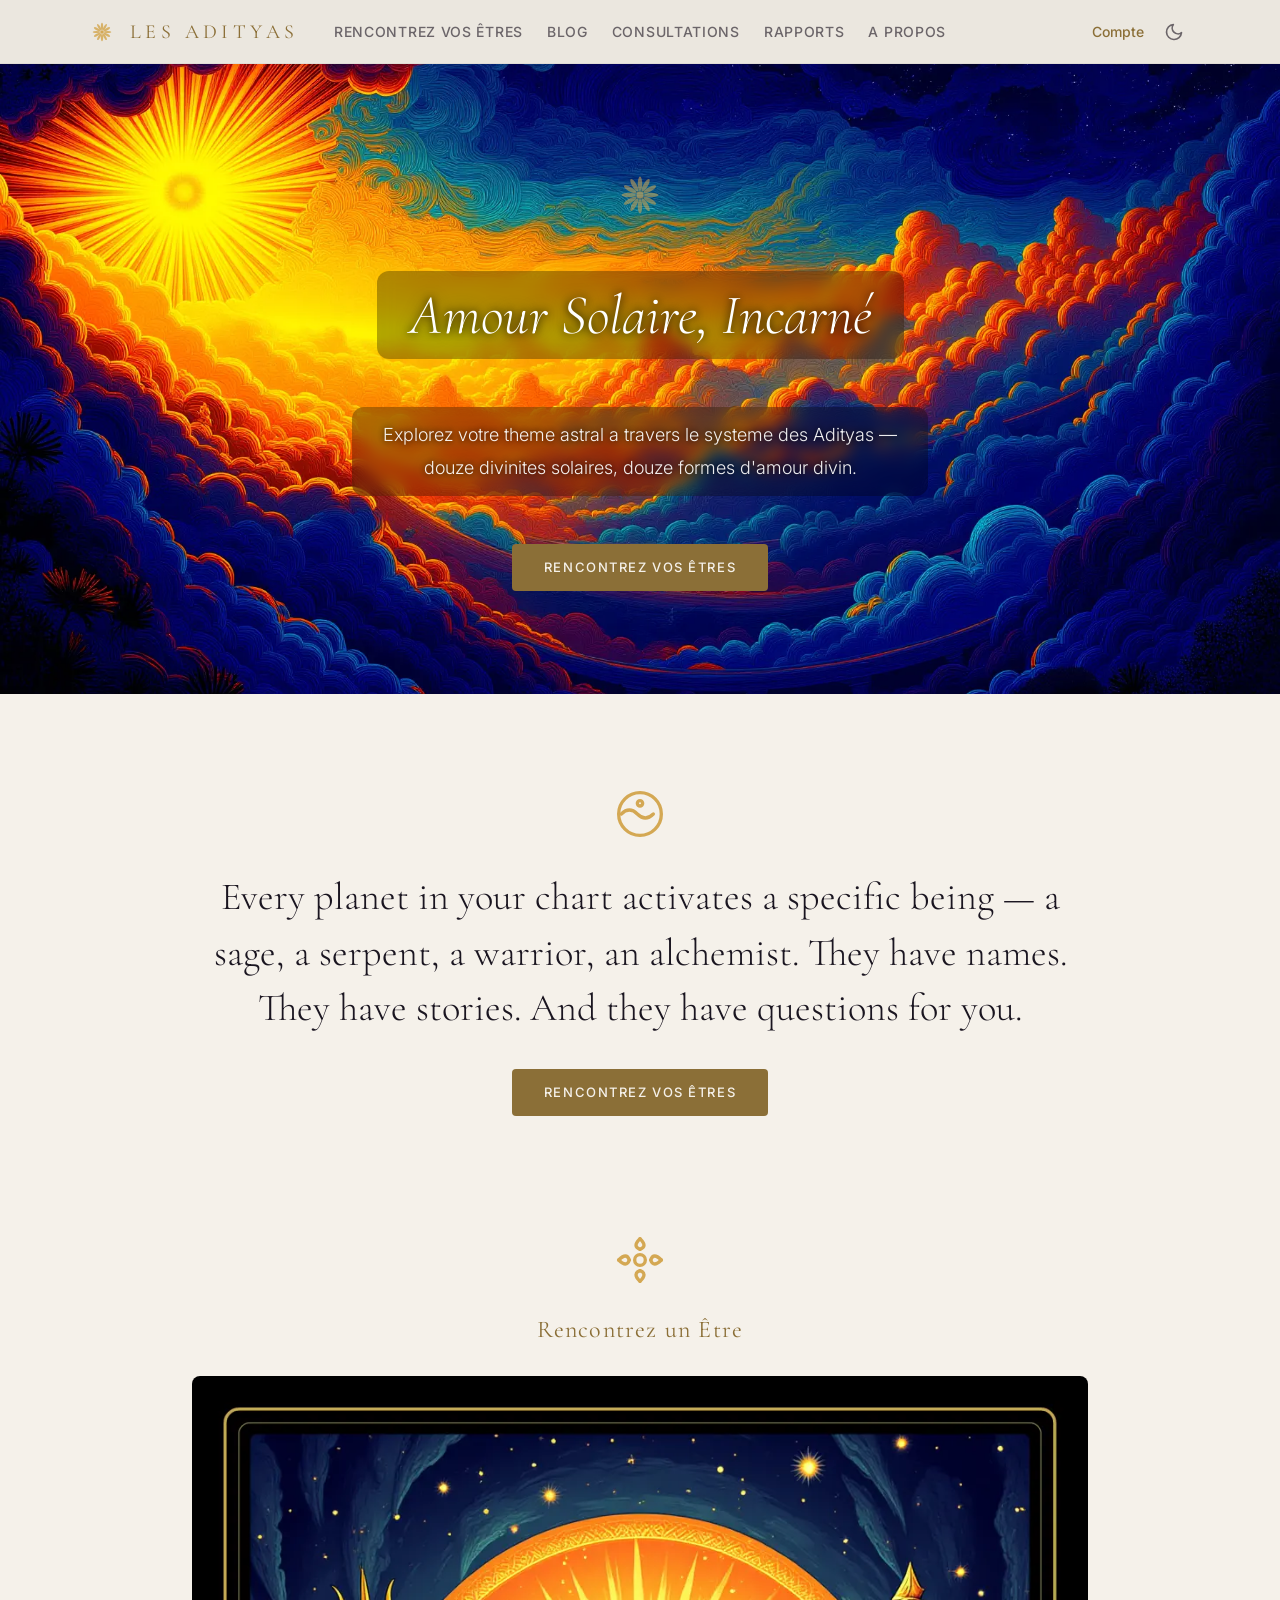
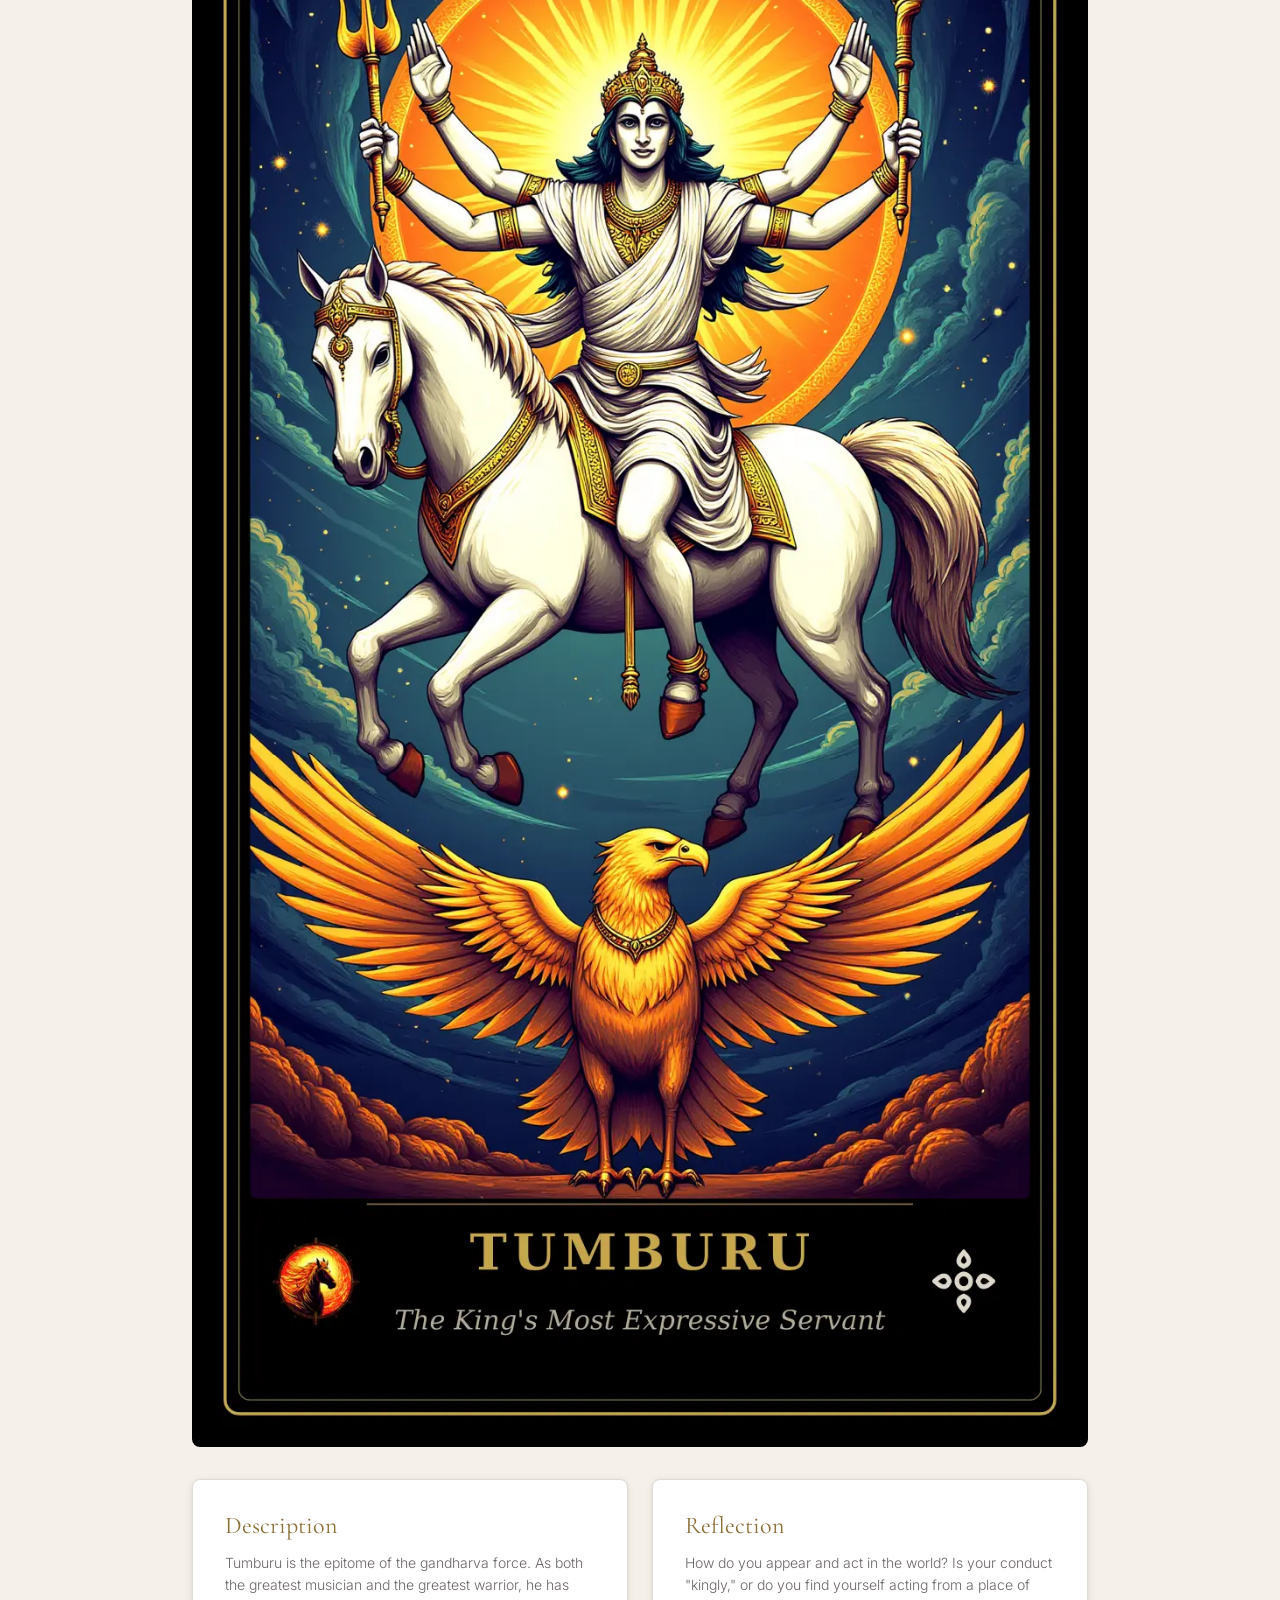
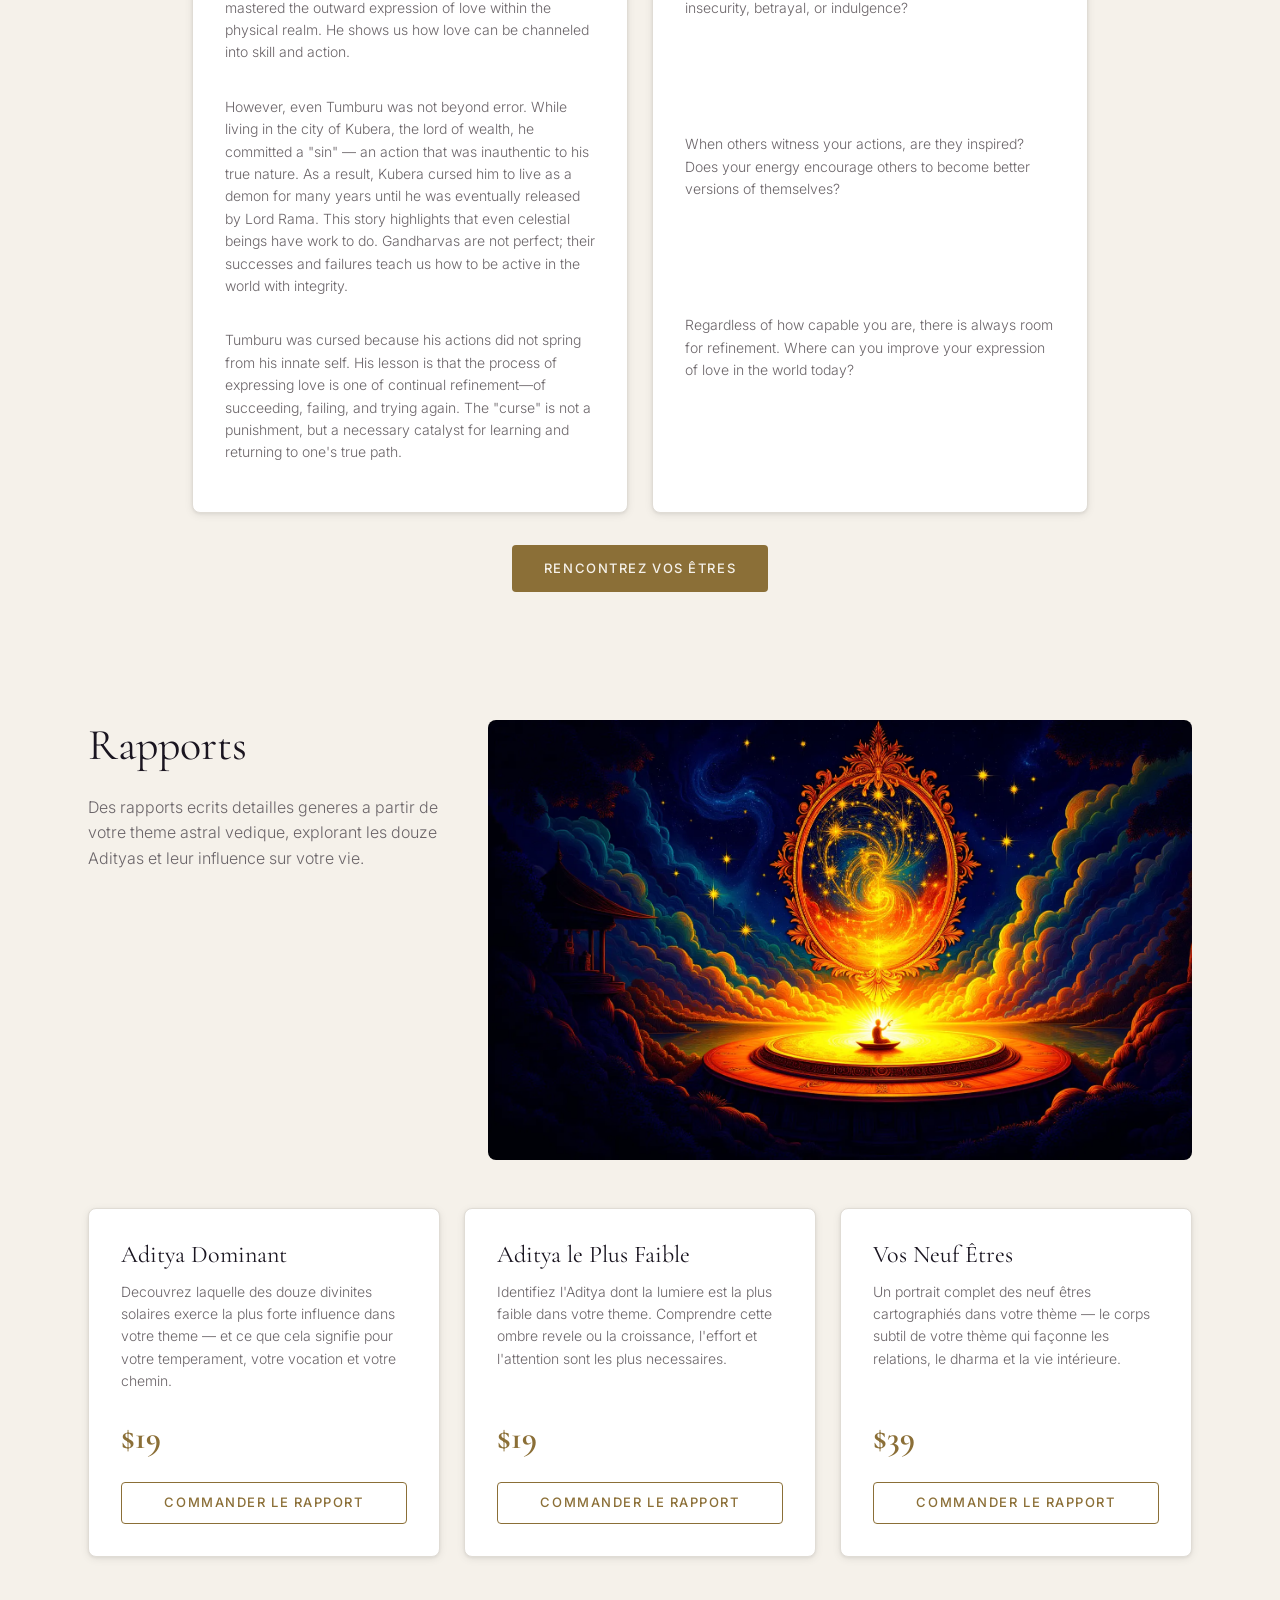
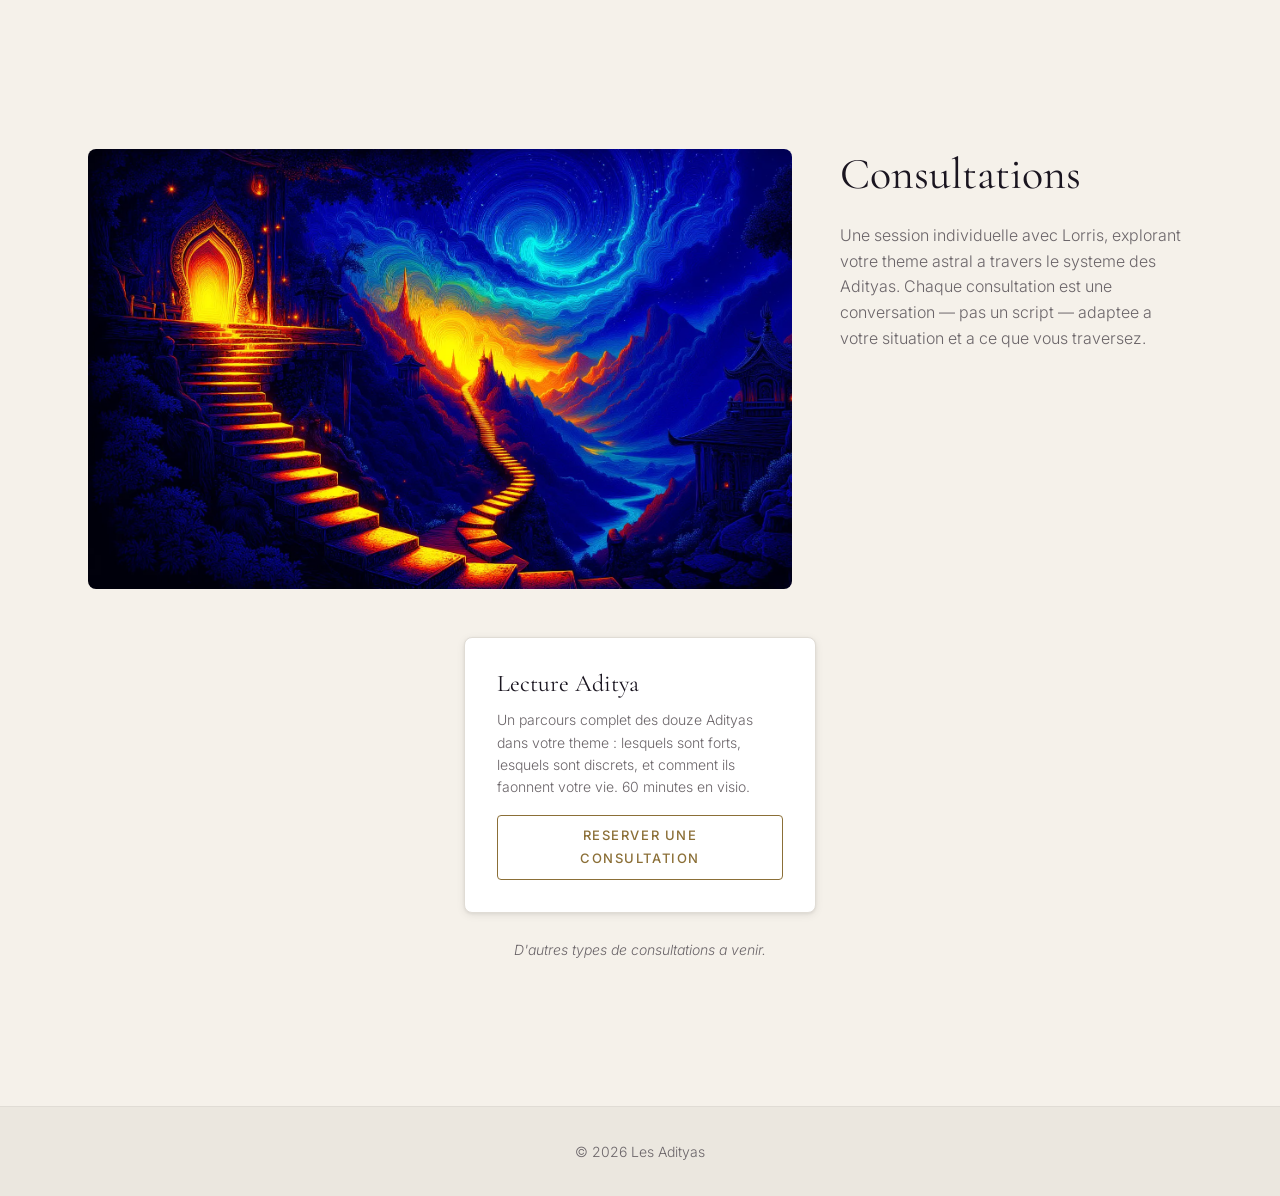
==== fr/index.html @ 0bfccb98 "initial commit, again" ====
<!DOCTYPE html>
<html lang="fr">
<head>
  <meta charset="utf-8">
  <meta name="viewport" content="width=device-width, initial-scale=1">
  <title>Les Adityas — Amour Solaire, Incarné</title>
  <meta name="description" content="Astrologie vedique — explorez votre theme, reservez une consultation, decouvrez nos rapports.">
  <meta property="og:title" content="Les Adityas">
  <meta property="og:description" content="Astrologie vedique — explorez votre theme, reservez une consultation, decouvrez nos rapports.">
  <meta property="og:type" content="website">
  <link rel="icon" type="image/svg+xml" href="https://ninthhousestudios.github.io/adityas-live/images/mandala.svg">
  <link rel="icon" type="image/png" sizes="32x32" href="https://ninthhousestudios.github.io/adityas-live/images/favicon-32.png">
  <link rel="apple-touch-icon" sizes="180x180" href="https://ninthhousestudios.github.io/adityas-live/images/apple-touch-icon.png">
  <script>(function(){var s=localStorage.getItem('theme');var t=s||(matchMedia('(prefers-color-scheme:light)').matches?'light':'dark');document.documentElement.setAttribute('data-theme',t)})()</script>
  <link rel="preconnect" href="https://fonts.googleapis.com">
  <link rel="preconnect" href="https://fonts.gstatic.com" crossorigin>
  <link rel="stylesheet" href="https://ninthhousestudios.github.io/adityas-live/style.css?h=cf651bffbd0388061ccb">
</head>
<body>
  <nav class="site-nav" aria-label="Main navigation">
    <div class="nav-inner container">
      
        
      
      <a href="https://ninthhousestudios.github.io/adityas-live/fr" class="nav-brand">
        <img class="nav-mark" src="https://ninthhousestudios.github.io/adityas-live/images/mandala.svg" alt="" width="28" height="28">
        Les Adityas
      </a>

      <button class="nav-hamburger" aria-label="Toggle menu" aria-expanded="false">
        <span></span>
        <span></span>
        <span></span>
      </button>

      <ul class="nav-links">
        <li><a href="https://ninthhousestudios.github.io/adityas-live/explore">Rencontrez vos Êtres</a></li>
        <li><a href="https://ninthhousestudios.github.io/adityas-live/fr#blog">Blog</a></li>
        <li><a href="https://ninthhousestudios.github.io/adityas-live/fr#readings">Consultations</a></li>
        <li><a href="https://ninthhousestudios.github.io/adityas-live/fr#reports">Rapports</a></li>
        <li><a href="https://ninthhousestudios.github.io/adityas-live/fr#about">A propos</a></li>
      </ul>

      <div class="nav-actions">
        <a href="https://ninthhousestudios.github.io/adityas-live/account" class="nav-action-link">Compte</a>

        <button class="theme-toggle" aria-label="Passer en mode clair">
          <svg class="icon-sun" xmlns="http://www.w3.org/2000/svg" width="20" height="20" viewBox="0 0 24 24" fill="none" stroke="currentColor" stroke-width="2" stroke-linecap="round" stroke-linejoin="round"><circle cx="12" cy="12" r="5"/><line x1="12" y1="1" x2="12" y2="3"/><line x1="12" y1="21" x2="12" y2="23"/><line x1="4.22" y1="4.22" x2="5.64" y2="5.64"/><line x1="18.36" y1="18.36" x2="19.78" y2="19.78"/><line x1="1" y1="12" x2="3" y2="12"/><line x1="21" y1="12" x2="23" y2="12"/><line x1="4.22" y1="19.78" x2="5.64" y2="18.36"/><line x1="18.36" y1="5.64" x2="19.78" y2="4.22"/></svg>
          <svg class="icon-moon" xmlns="http://www.w3.org/2000/svg" width="20" height="20" viewBox="0 0 24 24" fill="none" stroke="currentColor" stroke-width="2" stroke-linecap="round" stroke-linejoin="round"><path d="M21 12.79A9 9 0 1 1 11.21 3 7 7 0 0 0 21 12.79z"/></svg>
        </button>

      </div>
    </div>
  </nav>

  <main>
    
<section class="hero">
  <div class="hero-bg">
    <img src="https://ninthhousestudios.github.io/adityas-live/images/hero.webp" alt="" loading="eager" width="1536" height="768">
  </div>
  <div class="hero-content">
    <img class="hero-mark" src="https://ninthhousestudios.github.io/adityas-live/images/mandala.svg" alt="" loading="eager" width="56" height="56">
    <h1>Amour Solaire, Incarné</h1>
    
      <p class="hero-tagline">Explorez votre theme astral a travers le systeme des Adityas — douze divinites solaires, douze formes d&#x27;amour divin.</p>
    
    <a href="https://ninthhousestudios.github.io/adityas-live/explore" class="hero-cta">Rencontrez vos Êtres</a>
  </div>
</section>

<section class="chart-intro" aria-label="Birth chart introduction">
  <div class="chart-intro-inner">
    <img class="chart-intro-glyph" src="https://ninthhousestudios.github.io/adityas-live/images/glyphs/varuna.svg" alt="" loading="lazy" width="48" height="48">
    <p>Every planet in your chart activates a specific being — a sage, a serpent, a warrior, an alchemist. They have names. They have stories. And they have questions for you.</p>
    <a href="https://ninthhousestudios.github.io/adityas-live/explore" class="chart-intro-cta">Rencontrez vos Êtres</a>
  </div>
</section>

<section class="meet-being" aria-label="Meet a Being">
  <div class="meet-being-inner">
    <img class="chart-intro-glyph" src="https://ninthhousestudios.github.io/adityas-live/images/dhata.svg" alt="" loading="lazy" width="48" height="48">
    <h2 class="meet-being-heading">Rencontrez un Être</h2>
    <div class="meet-being-portrait">
      <img src="https://ninthhousestudios.github.io/adityas-live/images/tumburu.webp" alt="Tumburu, gandharva — the King's most expressive servant" loading="lazy">
    </div>
    <div class="meet-being-cards">
      <div class="report-card">
        <h3>Description</h3>
        <p>Tumburu is the epitome of the gandharva force. As both the greatest musician and the greatest warrior, he has mastered the outward expression of love within the physical realm. He shows us how love can be channeled into skill and action.</p>
        <p>However, even Tumburu was not beyond error. While living in the city of Kubera, the lord of wealth, he committed a "sin" — an action that was inauthentic to his true nature. As a result, Kubera cursed him to live as a demon for many years until he was eventually released by Lord Rama. This story highlights that even celestial beings have work to do. Gandharvas are not perfect; their successes and failures teach us how to be active in the world with integrity.</p>
        <p>Tumburu was cursed because his actions did not spring from his innate self. His lesson is that the process of expressing love is one of continual refinement—of succeeding, failing, and trying again. The "curse" is not a punishment, but a necessary catalyst for learning and returning to one's true path.</p>
      </div>
      <div class="report-card">
        <h3>Reflection</h3>
        <p>How do you appear and act in the world? Is your conduct "kingly," or do you find yourself acting from a place of insecurity, betrayal, or indulgence?</p>
        <p>When others witness your actions, are they inspired? Does your energy encourage others to become better versions of themselves?</p>
        <p>Regardless of how capable you are, there is always room for refinement. Where can you improve your expression of love in the world today?</p>
      </div>
    </div>
    <a href="https://ninthhousestudios.github.io/adityas-live/explore" class="meet-being-cta">Rencontrez vos Êtres</a>
  </div>
</section>

<div class="container">
  

  <section id="reports" class="reports-section">
    <div class="section-showcase section-showcase--reversed">
      <div class="section-showcase-content">
        <h2>Rapports</h2>
        <p>Des rapports ecrits detailles generes a partir de votre theme astral vedique, explorant les douze Adityas et leur influence sur votre vie.</p>
      </div>
      <div class="section-showcase-image">
        <img src="https://ninthhousestudios.github.io/adityas-live/images/reports.webp" alt="A cosmic mirror reflecting celestial patterns above a meditating figure" loading="lazy" width="1536" height="768">
      </div>
    </div>
    <div class="report-cards">
      <div class="report-card">
        <h3>Aditya Dominant</h3>
        <p>Decouvrez laquelle des douze divinites solaires exerce la plus forte influence dans votre theme — et ce que cela signifie pour votre temperament, votre vocation et votre chemin.</p>
        <span class="report-price">$19</span>
        <a href="#" class="report-cta">Commander le Rapport</a>
      </div>
      <div class="report-card">
        <h3>Aditya le Plus Faible</h3>
        <p>Identifiez l&#x27;Aditya dont la lumiere est la plus faible dans votre theme. Comprendre cette ombre revele ou la croissance, l&#x27;effort et l&#x27;attention sont les plus necessaires.</p>
        <span class="report-price">$19</span>
        <a href="#" class="report-cta">Commander le Rapport</a>
      </div>
      <div class="report-card">
        <h3>Vos Neuf Êtres</h3>
        <p>Un portrait complet des neuf êtres cartographiés dans votre thème — le corps subtil de votre thème qui façonne les relations, le dharma et la vie intérieure.</p>
        <span class="report-price">$39</span>
        <a href="#" class="report-cta">Commander le Rapport</a>
      </div>
    </div>
  </section>

  <section id="readings" class="readings-section">
    <div class="section-showcase">
      <div class="section-showcase-image">
        <img src="https://ninthhousestudios.github.io/adityas-live/images/readings.webp" alt="A luminous stairway ascending toward a golden gateway under a cosmic sky" loading="lazy" width="1536" height="768">
      </div>
      <div class="section-showcase-content">
        <h2>Consultations</h2>
        <p>Une session individuelle avec Lorris, explorant votre theme astral a travers le systeme des Adityas. Chaque consultation est une conversation — pas un script — adaptee a votre situation et a ce que vous traversez.</p>
      </div>
    </div>
    <div class="report-cards">
      <div class="report-card">
        <h3>Lecture Aditya</h3>
        <p>Un parcours complet des douze Adityas dans votre theme : lesquels sont forts, lesquels sont discrets, et comment ils faonnent votre vie. 60 minutes en visio.</p>
        <a href="#" class="report-cta">Reserver une Consultation</a>
      </div>
    </div>
    <p class="readings-more">D&#x27;autres types de consultations a venir.</p>
  </section>
</div>

  </main>

  <footer class="site-footer">
    <div class="container">
      &copy; 2026 Les Adityas
    </div>
  </footer>

  <script src="https://ninthhousestudios.github.io/adityas-live/js/nav.js?h=752786a9d8c38ed3c6ab"></script>
  <script src="https://ninthhousestudios.github.io/adityas-live/js/theme.js?h=fbda487bbc593daa7209"></script>
</body>
</html>
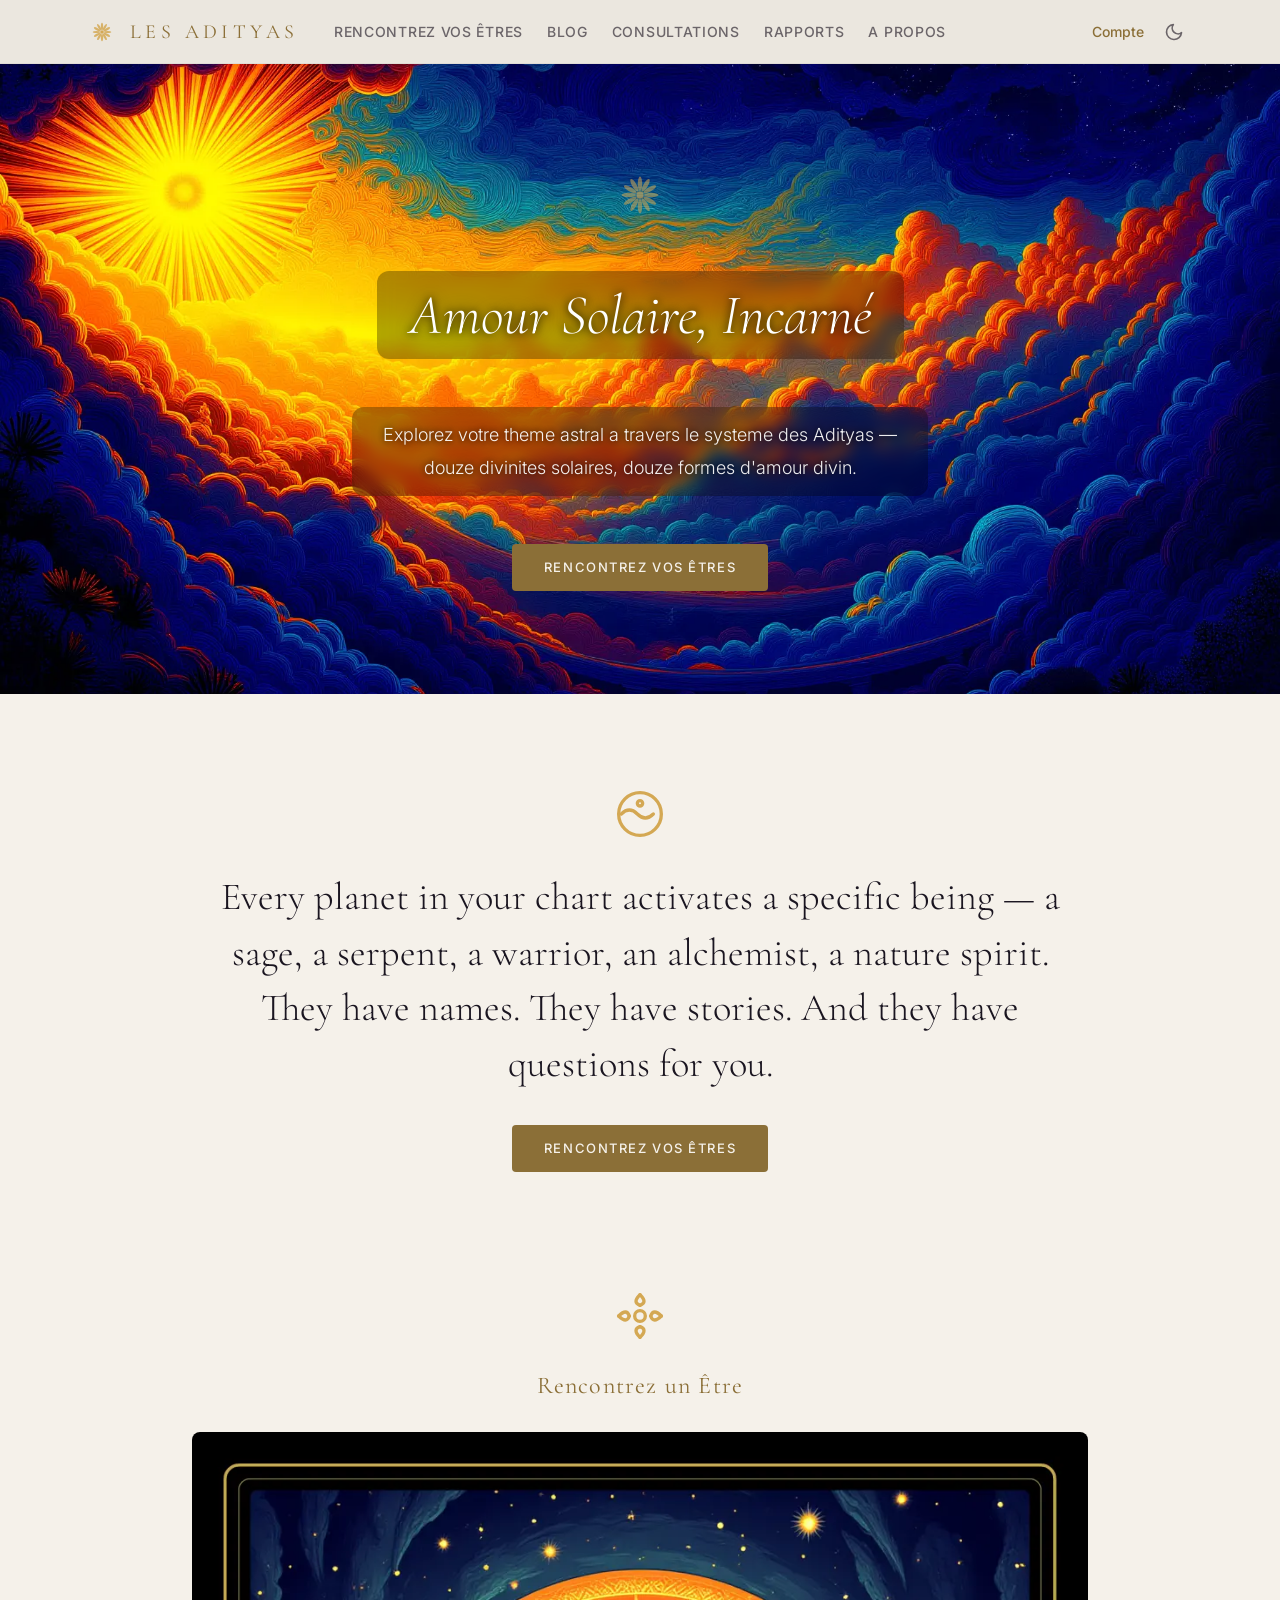
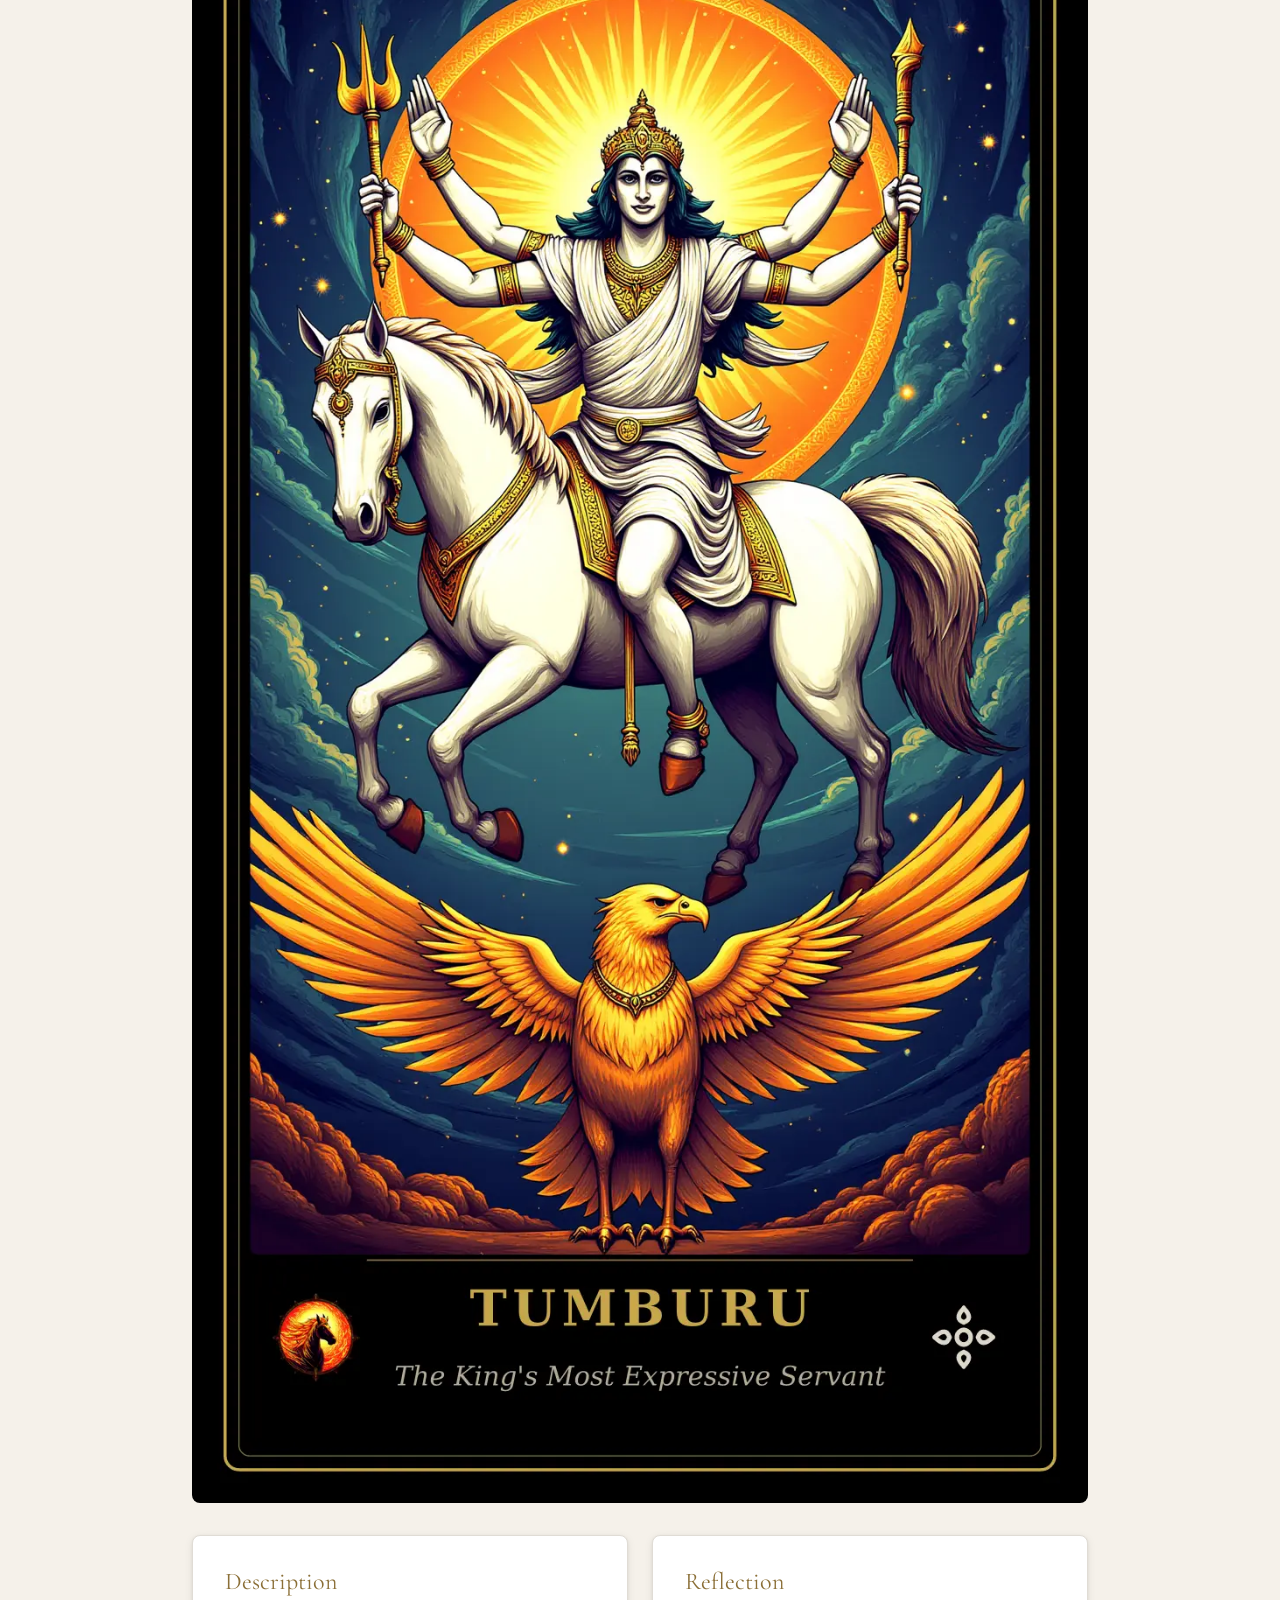
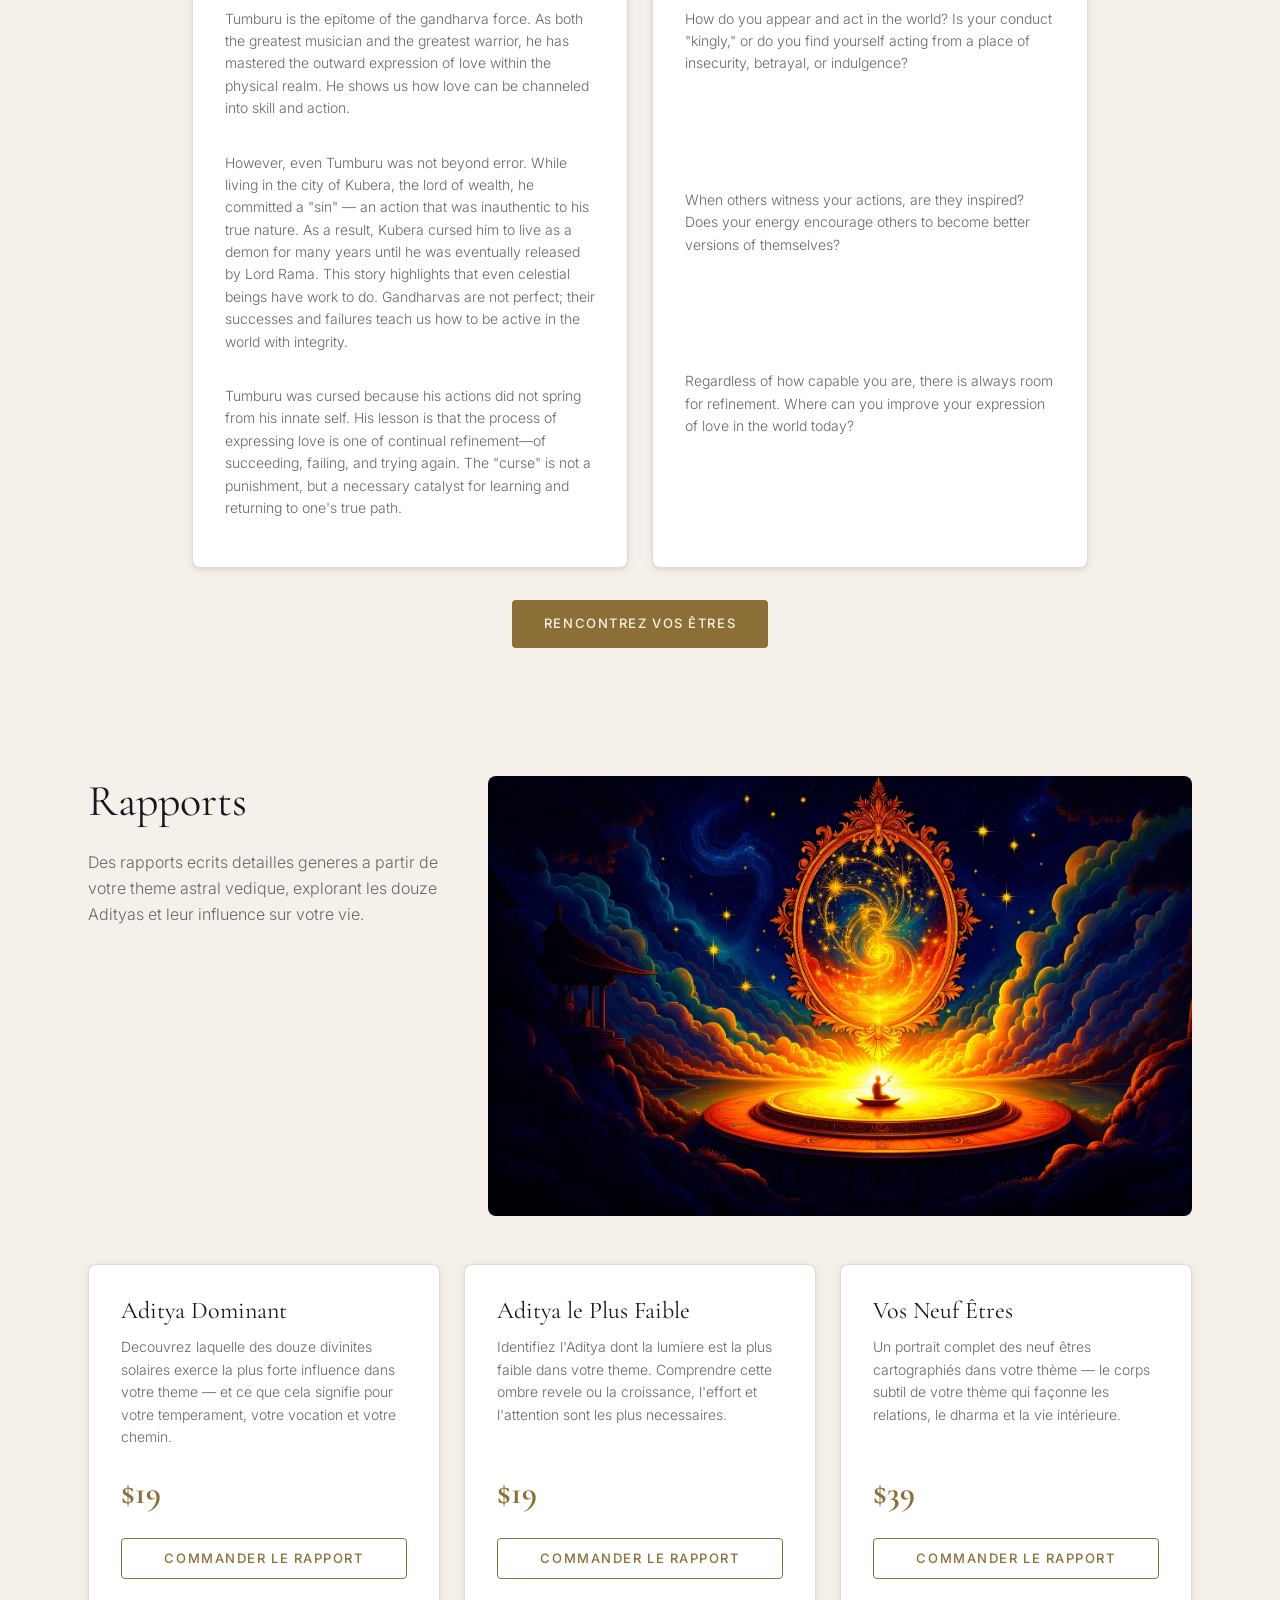
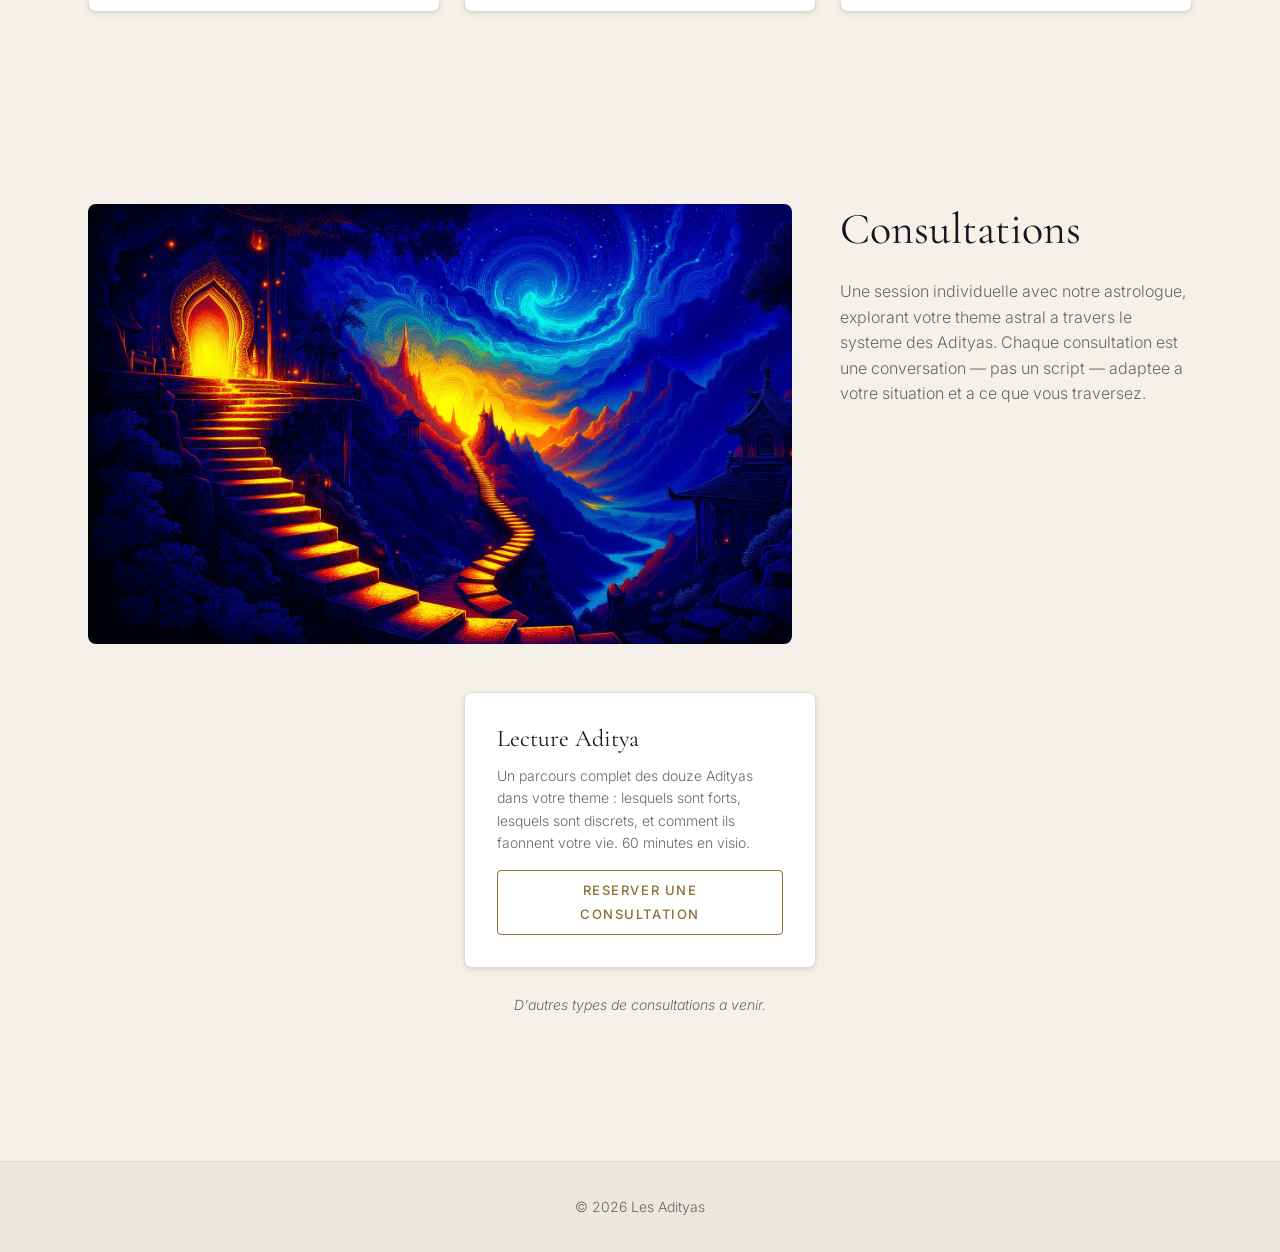
==== commit c46a541a: "site update" ====
--- a/fr/index.html
+++ b/fr/index.html
@@ -72,7 +72,7 @@
 <section class="chart-intro" aria-label="Birth chart introduction">
   <div class="chart-intro-inner">
     <img class="chart-intro-glyph" src="https://ninthhousestudios.github.io/adityas-live/images/glyphs/varuna.svg" alt="" loading="lazy" width="48" height="48">
-    <p>Every planet in your chart activates a specific being — a sage, a serpent, a warrior, an alchemist. They have names. They have stories. And they have questions for you.</p>
+    <p>Every planet in your chart activates a specific being — a sage, a serpent, a warrior, an alchemist, a nature spirit. They have names. They have stories. And they have questions for you.</p>
     <a href="https://ninthhousestudios.github.io/adityas-live/explore" class="chart-intro-cta">Rencontrez vos Êtres</a>
   </div>
 </section>
@@ -144,7 +144,7 @@
       </div>
       <div class="section-showcase-content">
         <h2>Consultations</h2>
-        <p>Une session individuelle avec Lorris, explorant votre theme astral a travers le systeme des Adityas. Chaque consultation est une conversation — pas un script — adaptee a votre situation et a ce que vous traversez.</p>
+        <p>Une session individuelle avec notre astrologue, explorant votre theme astral a travers le systeme des Adityas. Chaque consultation est une conversation — pas un script — adaptee a votre situation et a ce que vous traversez.</p>
       </div>
     </div>
     <div class="report-cards">
